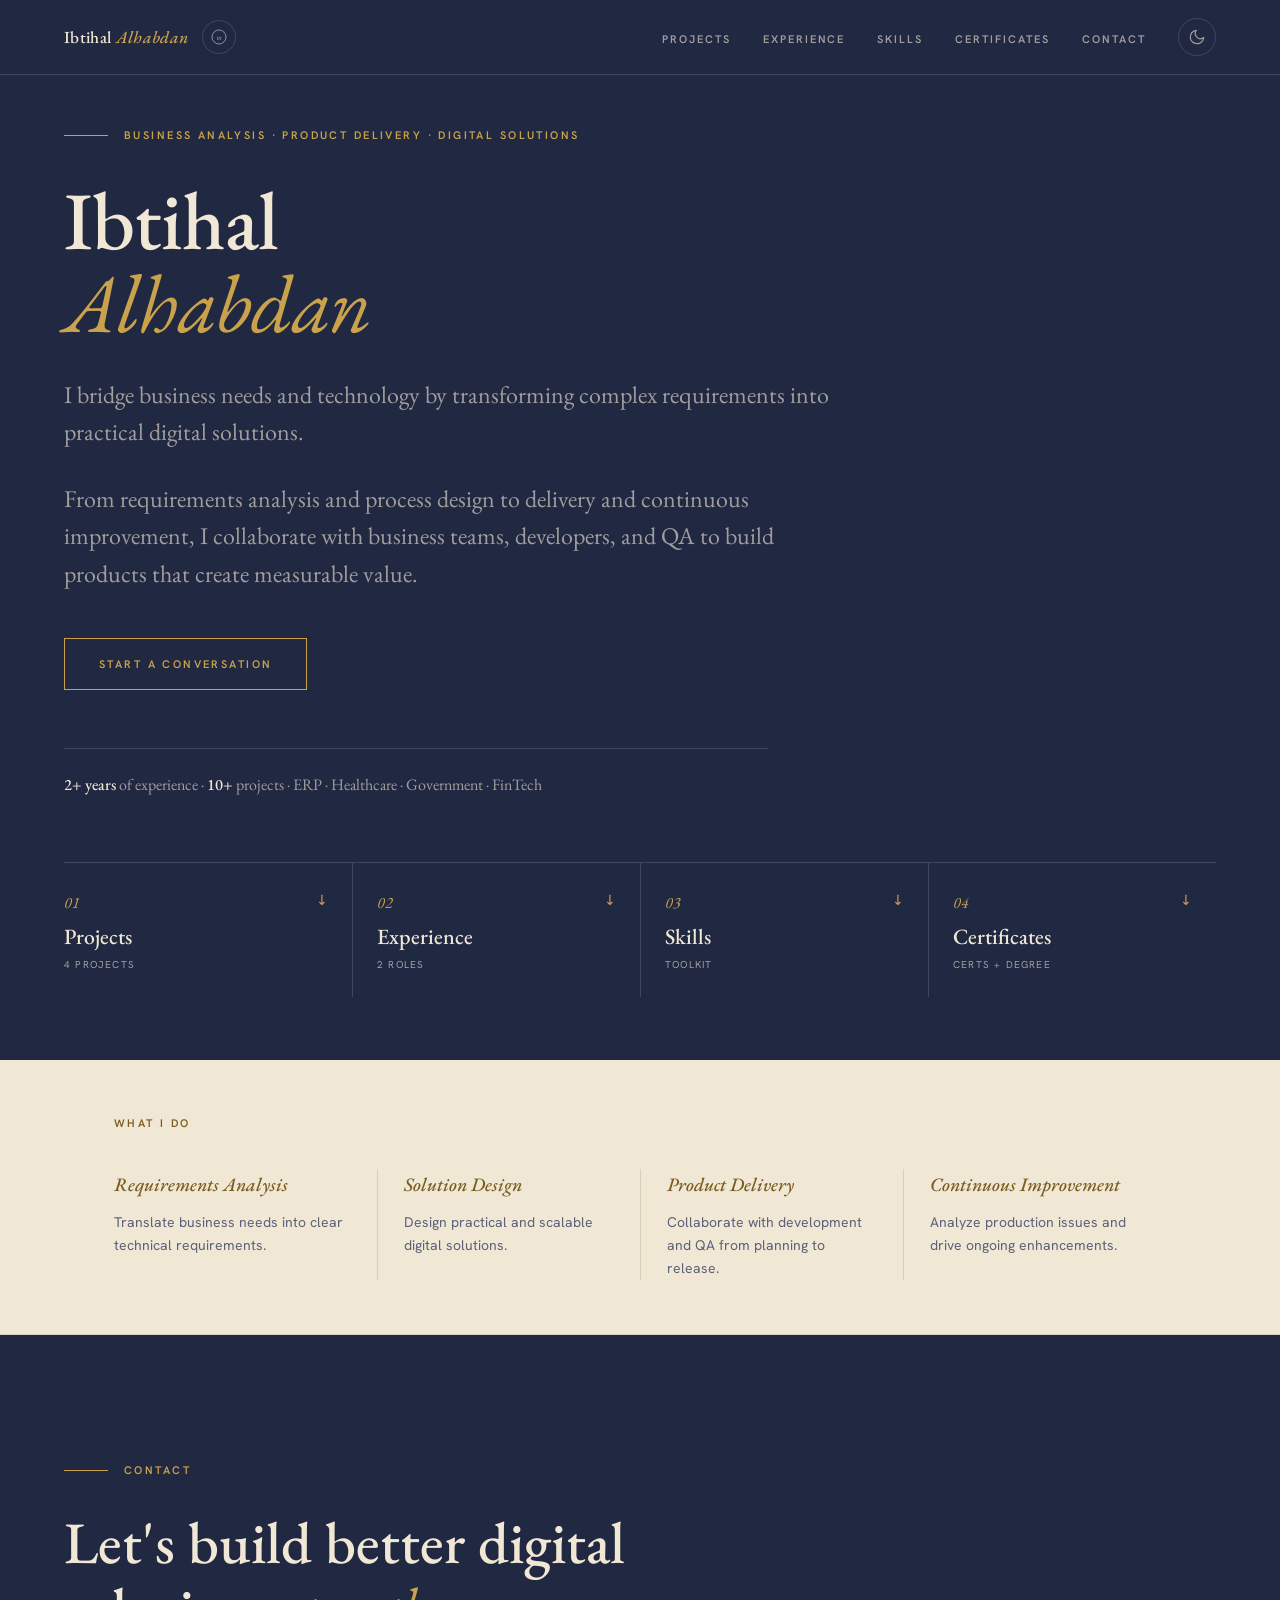
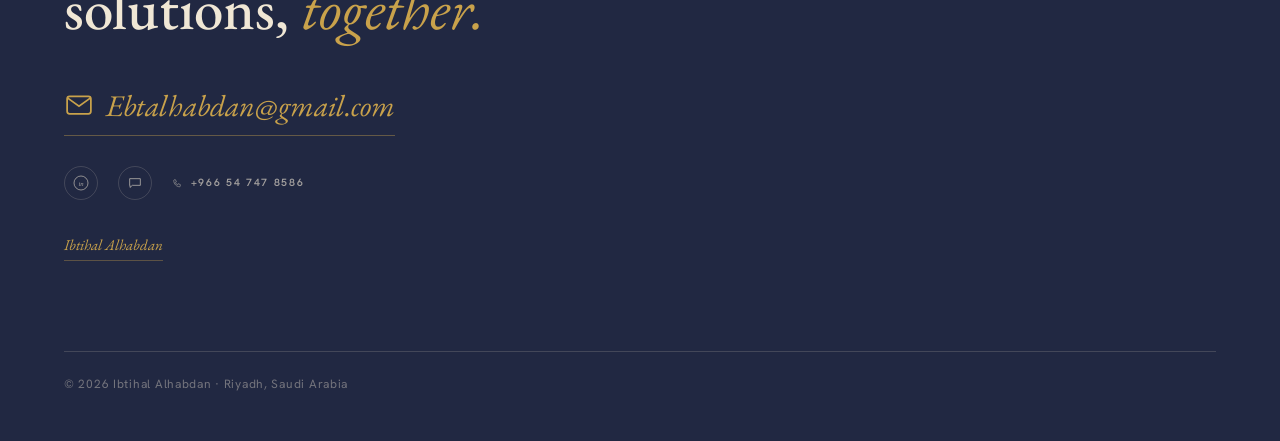
==== index.html @ 58f83ce2 "Add files via upload" ====
<!DOCTYPE html>
<html lang="en" dir="ltr">
<head>
<meta charset="UTF-8"/>
<meta name="viewport" content="width=device-width, initial-scale=1.0"/>
<title>Ibtihal Alhabdan · Business Analyst</title>
<meta name="description" content="Ibtihal Alhabdan, Business Analyst in Riyadh, Saudi Arabia. Turning business challenges into structured requirements, efficient processes, and measurable outcomes."/>
<meta name="author" content="Ibtihal Alhabdan"/>
<meta property="og:type" content="website"/>
<meta property="og:title" content="Ibtihal Alhabdan · Business Analyst"/>
<meta property="og:url" content="https://portfoliolabco.github.io/ibtihal-portfolio/"/>
<meta property="og:image" content="https://portfoliolabco.github.io/ibtihal-portfolio/images/share-cover.jpg"/>
<meta property="og:image:width" content="1200"/>
<meta property="og:image:height" content="630"/>
<meta name="twitter:card" content="summary_large_image"/>
<meta name="twitter:title" content="Ibtihal Alhabdan · Business Analyst"/>
<meta name="twitter:image" content="https://portfoliolabco.github.io/ibtihal-portfolio/images/share-cover.jpg"/>
<link rel="canonical" href="https://portfoliolabco.github.io/ibtihal-portfolio/"/>
<link rel="icon" type="image/svg+xml" href="data:image/svg+xml,%3Csvg xmlns='http://www.w3.org/2000/svg' viewBox='0 0 32 32'%3E%3Crect width='32' height='32' fill='%23212842'/%3E%3Ctext x='16' y='22' font-family='Georgia,serif' font-size='15' font-style='italic' fill='%23C9A24B' text-anchor='middle'%3EIA%3C/text%3E%3C/svg%3E"/>
<link rel="preconnect" href="https://fonts.googleapis.com"/>
<link rel="preconnect" href="https://fonts.gstatic.com" crossorigin/>
<link href="https://fonts.googleapis.com/css2?family=EB+Garamond:ital,wght@0,400;0,500;0,600;1,400;1,500&family=Hanken+Grotesk:wght@300;400;500;600&display=swap" rel="stylesheet"/>
<link rel="stylesheet" href="styles.css"/>
<script>
  (function(){var t=localStorage.getItem('theme')||'light';document.documentElement.setAttribute('data-theme',t);})();
</script>
</head>
<body>
<nav>
  <div class="nav-brand">
    <a class="nav-name" href="#top">Ibtihal <em>Alhabdan</em></a>
    <a class="social-btn" href="https://www.linkedin.com/in/ibtihal-alhabdan-ecba-b42458311" target="_blank" rel="noopener" aria-label="LinkedIn">
      <svg viewBox="0 0 24 24" xmlns="http://www.w3.org/2000/svg" aria-hidden="true"><circle cx="12" cy="12" r="10.5" fill="none" stroke="currentColor" stroke-width="1.3"/><text x="12" y="16" font-family="Georgia, serif" font-style="italic" font-size="10" fill="currentColor" text-anchor="middle">in</text></svg>
    </a>
  </div>
  <div class="nav-right">
    <ul class="nav-links">
      <li><a href="#work">Projects</a></li>
      <li><a href="#experience">Experience</a></li>
      <li><a href="#capabilities">Skills</a></li>
      <li><a href="#credentials">Certificates</a></li>
      <li><a href="contact.html">Contact</a></li>
    </ul>
    <button class="theme-btn" id="themeBtn" aria-label="Toggle color theme">
      <svg class="icon-moon" viewBox="0 0 24 24" fill="none" stroke="currentColor" stroke-width="1.6" stroke-linecap="round" stroke-linejoin="round" aria-hidden="true"><path d="M21 12.8A9 9 0 1 1 11.2 3a7 7 0 0 0 9.8 9.8z"/></svg>
      <svg class="icon-sun" viewBox="0 0 24 24" fill="none" stroke="currentColor" stroke-width="1.6" stroke-linecap="round" stroke-linejoin="round" aria-hidden="true"><circle cx="12" cy="12" r="4.2"/><path d="M12 2.4v2.4M12 19.2v2.4M4.4 4.4l1.7 1.7M17.9 17.9l1.7 1.7M2.4 12h2.4M19.2 12h2.4M4.4 19.6l1.7-1.7M17.9 6.1l1.7-1.7"/></svg>
    </button>
  </div>
</nav>
<header id="top">
  <div class="hero-inner">
    <div>
      <p class="hero-kicker caps">Business Analysis · Product Delivery · Digital Solutions</p>
      <h1>Ibtihal<br/><em>Alhabdan</em></h1>
      <p class="hero-sub">I bridge business needs and technology by transforming complex requirements into practical digital solutions.</p>
      <p class="hero-sub">From requirements analysis and process design to delivery and continuous improvement, I collaborate with business teams, developers, and QA to build products that create measurable value.</p>
      <div class="hero-cta">
        <a class="btn" href="contact.html">Start a conversation</a>
      </div>
      <p class="hero-colophon"><b>2+ years</b> of experience · <b>10+</b> projects · ERP · Healthcare · Government · FinTech</p>
    </div>
    <div class="cover-menu" role="navigation" aria-label="Sections">
      <div class="cover-grid">
        <a class="cover-item" href="#work"><span class="ci-num">01</span><span class="ci-name">Projects</span><span class="ci-meta">4 projects</span><span class="ci-arrow">↓</span></a>
        <a class="cover-item" href="#experience"><span class="ci-num">02</span><span class="ci-name">Experience</span><span class="ci-meta">2 roles</span><span class="ci-arrow">↓</span></a>
        <a class="cover-item" href="#capabilities"><span class="ci-num">03</span><span class="ci-name">Skills</span><span class="ci-meta">Toolkit</span><span class="ci-arrow">↓</span></a>
        <a class="cover-item" href="#credentials"><span class="ci-num">04</span><span class="ci-name">Certificates</span><span class="ci-meta">Certs + degree</span><span class="ci-arrow">↓</span></a>
      </div>
    </div>
    <div class="hero-art hero-art-hidden" aria-hidden="true">
      <svg viewBox="0 0 430 480" xmlns="http://www.w3.org/2000/svg">
        <!-- a requirements flow, as drawn in a workshop -->
        <circle class="flow-node draw" cx="90" cy="46" r="17"/>
        <text class="flow-label" x="120" y="50">Stakeholders</text>
        <path class="flow-stroke draw" d="M90 63 V 118"/>
        <path class="flow-stroke" d="M86 112 L90 120 L94 112" fill="none"/>
        <rect class="flow-node draw" x="34" y="120" width="112" height="42" rx="2"/>
        <text class="flow-label" x="58" y="145">Elicit</text>
        <path class="flow-stroke draw" d="M146 141 H 232"/>
        <path class="flow-stroke" d="M226 137 L234 141 L226 145" fill="none"/>
        <rect class="flow-node draw" x="234" y="120" width="112" height="42" rx="2"/>
        <text class="flow-label" x="256" y="145">Document</text>
        <path class="flow-stroke draw" d="M290 162 V 218"/>
        <path class="flow-stroke" d="M286 212 L290 220 L294 212" fill="none"/>
        <!-- decision diamond -->
        <path class="flow-node draw" d="M290 220 L344 262 L290 304 L236 262 Z"/>
        <text class="flow-label" x="264" y="266">Validated?</text>
        <path class="flow-stroke draw" d="M236 262 H 118 V 141 H 146" stroke-dasharray="4 5"/>
        <text class="flow-label" x="140" y="252">Revise</text>
        <path class="flow-stroke draw" d="M290 304 V 360"/>
        <path class="flow-stroke" d="M286 354 L290 362 L294 354" fill="none"/>
        <rect class="flow-node draw" x="234" y="362" width="112" height="42" rx="2"/>
        <text class="flow-label" x="262" y="387">Deliver</text>
        <path class="flow-stroke draw" d="M234 383 H 148"/>
        <circle class="flow-node draw" cx="128" cy="383" r="17"/>
        <circle class="flow-dot" cx="128" cy="383" r="4"/>
        <text class="flow-label" x="86" y="428">Value</text>
        <circle class="flow-dot" cx="90" cy="46" r="3"/>
      </svg>
    </div>
  </div>
</header>
<section class="whatido" aria-label="What I do">
  <div class="whatido-inner">
    <p class="whatido-label caps">What I Do</p>
    <div class="wid-grid">
      <div class="wid-item rv">
        <h3 class="wid-title">Requirements Analysis</h3>
        <p class="wid-desc">Translate business needs into clear technical requirements.</p>
      </div>
      <div class="wid-item rv">
        <h3 class="wid-title">Solution Design</h3>
        <p class="wid-desc">Design practical and scalable digital solutions.</p>
      </div>
      <div class="wid-item rv">
        <h3 class="wid-title">Product Delivery</h3>
        <p class="wid-desc">Collaborate with development and QA from planning to release.</p>
      </div>
      <div class="wid-item rv">
        <h3 class="wid-title">Continuous Improvement</h3>
        <p class="wid-desc">Analyze production issues and drive ongoing enhancements.</p>
      </div>
    </div>
  </div>
</section>
<main>
  <!-- 01 · SELECTED WORK -->
  <section class="acc" id="work" data-acc>
    <div class="acc-panel" id="work-panel" role="region">
      <div class="acc-inner">
        <div class="panel-title"><span class="pt-label caps">Projects</span><p class="pt-line"><span class="pt-num">01</span><span class="pt-title">Selected <em>Case Studies</em></span></p></div>
        <p class="sec-lede rv">A selection of projects demonstrating business analysis, product thinking, solution design, and technical collaboration.</p>
        <!-- CampusGuide -->
        <article class="case rv">
          <div>
            <p class="case-meta caps">Graduation project · Chatbot · Agile</p>
            <h3 class="case-title">Campus<i>Guide</i></h3>
            <p class="case-year">2025</p>
            <p class="case-label caps">Challenge</p>
            <p class="case-body">Students had to navigate multiple university systems to access academic information.</p>
            <p class="case-label caps">Solution</p>
            <p class="case-body">Designed a bilingual AI-powered chatbot supported by a centralized knowledge base.</p>
            <p class="case-label caps">My Contribution</p>
            <ul class="case-contrib">
              <li>Requirements Analysis</li>
              <li>Knowledge Base Design</li>
              <li>Conversation Flow Design</li>
              <li>Agile Collaboration</li>
              <li>Testing &amp; Validation</li>
            </ul>
            <p class="case-label caps">Technology</p>
            <p class="case-tech">IBM Watson · Flutter · Firebase · Figma</p>
          </div>
          <figure class="case-fig glass">
            <div class="plate">
              <div class="shot pair">
                <picture><source srcset="images/campus-splash.webp" type="image/webp"/><img src="images/campus-splash.jpg" width="455" height="1056" loading="lazy" alt="CampusGuide splash screen shown on a phone"/></picture>
                <picture><source srcset="images/campus-chat-removebg-preview.webp" type="image/webp"/><img src="images/campus-chat-removebg-preview.png" width="406" height="614" loading="lazy" alt="CampusGuide chat answering student questions in Arabic and English"/></picture>
              </div>
            </div>
            <figcaption class="fig-cap"><b>Fig. 01</b> CampusGuide: splash screen and live chat</figcaption>
          </figure>
        </article>
        <!-- VR Glow -->
        <article class="case flip rv">
          <div>
            <p class="case-meta caps">Product design · AR · Figma</p>
            <h3 class="case-title">VR <i>Glow</i></h3>
            <p class="case-year">2024</p>
            <p class="case-label caps">Challenge</p>
            <p class="case-body">Customers often hesitate to purchase cosmetics online without trying products first.</p>
            <p class="case-label caps">Solution</p>
            <p class="case-body">Designed an augmented reality shopping experience allowing customers to preview products before purchasing.</p>
            <p class="case-label caps">My Contribution</p>
            <ul class="case-contrib">
              <li>Product Analysis</li>
              <li>User Journey Mapping</li>
              <li>Wireframing</li>
              <li>UI/UX Design</li>
              <li>Prototype Validation</li>
            </ul>
            <p class="case-label caps">Technology</p>
            <p class="case-tech">Figma · AR Experience Design</p>
          </div>
          <figure class="case-fig glass">
            <div class="plate">
              <div class="shot pair">
                <picture><source srcset="images/vr-product-removebg-preview.webp" type="image/webp"/><img src="images/vr-product-removebg-preview.png" width="368" height="679" loading="lazy" alt="VR Glow product page with shade selection, shown on a phone"/></picture>
                <picture><source srcset="images/vr-catalog-removebg-preview.webp" type="image/webp"/><img src="images/vr-catalog-removebg-preview.png" width="374" height="666" loading="lazy" alt="VR Glow product catalog grid, shown on a phone"/></picture>
              </div>
            </div>
            <figcaption class="fig-cap"><b>Fig. 02</b> VR Glow: product page and catalog, designed in Figma</figcaption>
          </figure>
        </article>
        <!-- Raha -->
        <article class="case rv">
          <div>
            <p class="case-meta caps">Web development · PHP · JavaScript</p>
            <h3 class="case-title">Raha</h3>
            <p class="case-year">2023</p>
            <p class="case-label caps">Challenge</p>
            <p class="case-body">Customers needed a faster and simpler way to book home services.</p>
            <p class="case-label caps">Solution</p>
            <p class="case-body">Developed an online booking platform with automated worker matching.</p>
            <p class="case-label caps">My Contribution</p>
            <ul class="case-contrib">
              <li>Business Requirements</li>
              <li>Process Analysis</li>
              <li>Database Design</li>
              <li>Front-End Development</li>
              <li>Back-End Development</li>
            </ul>
            <p class="case-label caps">Technology</p>
            <p class="case-tech">PHP · JavaScript · HTML · CSS · MySQL</p>
          </div>
          <figure class="case-fig bare">
            <div class="plate">
              <div class="steps-art" aria-hidden="true"><svg viewBox="0 0 420 150" xmlns="http://www.w3.org/2000/svg">
                <line class="st-line" x1="52" y1="60" x2="368" y2="60"/>
                <circle class="st-circle" cx="52" cy="60" r="20" fill="var(--bg)"/>
                <text class="st-num" x="52" y="60">1</text>
                <text class="st-label" x="52" y="106">Browse</text>
                <circle class="st-circle" cx="157" cy="60" r="20" fill="var(--bg)"/>
                <text class="st-num" x="157" y="60">2</text>
                <text class="st-label" x="157" y="106">Select</text>
                <circle class="st-circle" cx="262" cy="60" r="20" fill="var(--bg)"/>
                <text class="st-num" x="262" y="60">3</text>
                <text class="st-label" x="262" y="106">Book</text>
                <circle class="st-circle-gold" cx="368" cy="60" r="20" fill="rgba(201,162,75,.12)"/>
                <text class="st-num-gold" x="368" y="60">4</text>
                <text class="st-label st-label-gold" x="368" y="106">Confirm</text>
              </svg></div>
            </div>
            <figcaption class="fig-cap"><b>Fig. 03</b> The booking flow in four steps</figcaption>
          </figure>
        </article>
        <!-- Hospital -->
        <article class="case flip rv">
          <div>
            <p class="case-meta caps">Database · Oracle SQL · PL/SQL</p>
            <h3 class="case-title">Hospital <i>Management</i></h3>
            <p class="case-year">2022</p>
            <p class="case-label caps">Challenge</p>
            <p class="case-body">Hospital data required accurate management while preventing invalid records.</p>
            <p class="case-label caps">Solution</p>
            <p class="case-body">Designed and implemented a relational database with automated validation rules.</p>
            <p class="case-label caps">My Contribution</p>
            <ul class="case-contrib">
              <li>Database Analysis</li>
              <li>Data Modeling</li>
              <li>SQL Development</li>
              <li>PL/SQL Triggers</li>
              <li>Oracle Forms</li>
            </ul>
            <p class="case-label caps">Technology</p>
            <p class="case-tech">Oracle SQL · PL/SQL · Oracle Forms</p>
          </div>
          <figure class="case-fig">
            <div class="code-plate">
              <div class="code-head"><span class="caps">Schema excerpt</span><span>hospital_schema.sql</span></div>
              <div class="code-body"><span class="cc">-- expiry check, enforced at the row level</span>
<span class="ck">CREATE OR REPLACE TRIGGER</span> <span class="cf">check_expiry</span>
  <span class="ck">BEFORE INSERT OR UPDATE ON</span> Medicine
  <span class="ck">FOR EACH ROW</span>
<span class="ck">BEGIN</span>
  <span class="ck">IF</span> :new.exp_date &lt; sysdate <span class="ck">THEN</span>
    raise_application_error(
      -20001, <span class="cs">'This medicine expired'</span>);
  <span class="ck">END IF</span>;
<span class="ck">END</span>;</div>
            </div>
            <figcaption class="fig-cap"><b>Fig. 04</b> The trigger that keeps expired medicine out</figcaption>
          </figure>
        </article>
      </div>
    </div>
  </section>
  <!-- 02 · EXPERIENCE -->
  <section class="acc" id="experience" data-acc>
    <div class="acc-panel" id="experience-panel" role="region">
      <div class="acc-inner">
        <div class="panel-title"><span class="pt-label caps">Experience</span><p class="pt-line"><span class="pt-num">02</span><span class="pt-title">Professional <em>Experience</em></span></p></div>
        <div class="ledger-row rv">
          <p class="ledger-when">Aug 2025 to present</p>
          <div>
            <p class="ledger-co caps">Nourah Information Technology</p>
            <h3 class="ledger-role">Business Analyst</h3>
            <p class="ledger-subrole">Digital Solutions &amp; Enterprise Systems</p>
            <ul class="ledger-points">
              <li>Led business analysis across ERP, healthcare, and digital transformation initiatives.</li>
              <li>Collaborated with developers and QA throughout the SDLC.</li>
              <li>Translated business requirements into technical specifications.</li>
              <li>Conducted UAT and supported production releases.</li>
              <li>Analyzed APIs, workflows, and business processes.</li>
              <li>Delivered BRDs, user stories, and process documentation.</li>
              <li>Participated in root cause analysis and continuous improvement initiatives.</li>
            </ul>
          </div>
        </div>
        <div class="ledger-row rv">
          <p class="ledger-when">Jan to Jul 2025</p>
          <div>
            <p class="ledger-co caps">center3 by stc</p>
            <h3 class="ledger-role">Business Analyst Trainee</h3>
            <ul class="ledger-points">
              <li>Led requirements analysis for an internal portal and ERP system across three departments: Payroll, HR, and Marketing.</li>
              <li>Produced BRDs translating business needs into technical specifications for the development team.</li>
              <li>Facilitated stakeholder workshops and documented outcomes with user stories and workflow diagrams.</li>
              <li>Managed tasks, user stories, and sprint progress in Jira within an Agile framework.</li>
              <li>Supported integration planning between the internal portal and Oracle ERP.</li>
            </ul>
          </div>
        </div>
      </div>
    </div>
  </section>
  <!-- 03 · CAPABILITIES -->
  <section class="acc" id="capabilities" data-acc>
    <div class="acc-panel" id="capabilities-panel" role="region">
      <div class="acc-inner">
        <div class="panel-title"><span class="pt-label caps">Skills</span><p class="pt-line"><span class="pt-num">03</span><span class="pt-title">The working <em>toolkit</em></span></p></div>
        <div class="appx" style="margin-top:42px;">
          <div class="appx-group rv">
            <h3 class="appx-name">Business</h3>
            <p class="appx-list">Requirements Engineering, Business Process Analysis, Stakeholder Collaboration, Documentation.</p>
          </div>
          <div class="appx-group rv">
            <h3 class="appx-name">Technology</h3>
            <p class="appx-list">SQL, API Integrations, Power BI, Figma, Jira, Azure DevOps.</p>
          </div>
          <div class="appx-group rv">
            <h3 class="appx-name">Product Delivery</h3>
            <p class="appx-list">Agile, Scrum, SDLC, UAT, Release Management, Backlog Management.</p>
          </div>
          <div class="appx-group rv">
            <h3 class="appx-name">AI</h3>
            <p class="appx-list">ChatGPT, Claude, Microsoft Copilot, Miro AI.</p>
          </div>
        </div>
      </div>
    </div>
  </section>
  <!-- 04 · CREDENTIALS -->
  <section class="acc" id="credentials" data-acc>
    <div class="acc-panel" id="credentials-panel" role="region">
      <div class="acc-inner">
        <div class="panel-title"><span class="pt-label caps">Certificates</span><p class="pt-line"><span class="pt-num">04</span><span class="pt-title">Certified, <em>and counting</em></span></p></div>
        <div style="margin-top:42px;">
          <div class="cred-row rv">
            <p class="cred-issuer caps">Project Management Institute</p>
            <p class="cred-name">CAPM</p>
            <p class="cred-note">Certified Associate in Project Management</p>
          </div>
          <div class="cred-row rv">
            <p class="cred-issuer caps">IIBA</p>
            <p class="cred-name">ECBA</p>
            <p class="cred-note">Entry Certificate in Business Analysis</p>
          </div>
          <div class="cred-row rv">
            <p class="cred-issuer caps">Oracle</p>
            <p class="cred-name">Database Foundations</p>
            <p class="cred-note">Oracle certification</p>
          </div>
          <div class="cred-row rv">
            <p class="cred-issuer caps">Investment Academy</p>
            <p class="cred-name">AI Strategic Planning</p>
            <p class="cred-note">AI and business risks</p>
          </div>
          <div class="cred-row rv">
            <p class="cred-issuer caps">Princess Nora University</p>
            <p class="cred-name">B.S. Information Systems</p>
            <p class="cred-note">GPA 4.43 of 5 · 2021–2025</p>
          </div>
        </div>
      </div>
    </div>
  </section>
</main>
<!-- CONTACT BAND -->
<div class="contact-band" id="contact">
  <div class="contact-inner">
    <p class="contact-kicker caps">Contact</p>
    <h2 class="contact-line">Let's build better digital<br/>solutions, <em>together.</em></h2>
    <a class="contact-mail" href="mailto:Ebtalhabdan@gmail.com">
      <svg class="cm-icon" viewBox="0 0 24 24" fill="none" stroke="currentColor" stroke-width="1.4" aria-hidden="true"><rect x="2.5" y="5" width="19" height="14" rx="2"/><path d="M3 6.5l9 6.5 9-6.5"/></svg>
      Ebtalhabdan@gmail.com
    </a>
    <div class="contact-alt">
      <a class="social-btn" href="https://www.linkedin.com/in/ibtihal-alhabdan-ecba-b42458311" target="_blank" rel="noopener" aria-label="LinkedIn">
        <svg viewBox="0 0 24 24" xmlns="http://www.w3.org/2000/svg" aria-hidden="true"><circle cx="12" cy="12" r="10.5" fill="none" stroke="currentColor" stroke-width="1.3"/><text x="12" y="16" font-family="Georgia, serif" font-style="italic" font-size="10" fill="currentColor" text-anchor="middle">in</text></svg>
      </a>
      <a class="social-btn" href="contact.html" aria-label="Contact page">
        <svg viewBox="0 0 24 24" fill="none" stroke="currentColor" stroke-width="1.4" aria-hidden="true"><path d="M4 5.5h16v10H8l-3.5 3.2V15.5H4z"/></svg>
      </a>
      <a class="contact-phone" href="tel:+966547478586">
        <svg class="cm-icon" viewBox="0 0 24 24" fill="none" stroke="currentColor" stroke-width="1.4" aria-hidden="true"><path d="M5 4h3l2 5-2.5 1.5a11 11 0 0 0 5 5L14 13l5 2v3a2 2 0 0 1-2 2C10.5 20 4 13.5 4 6a2 2 0 0 1 1-2z"/></svg>
        +966 54 747 8586
      </a>
    </div>
    <a class="contact-signature" href="#">Ibtihal Alhabdan</a>
    <div class="colophon">
      <span>© 2026 Ibtihal Alhabdan · Riyadh, Saudi Arabia</span>
    </div>
  </div>
</div>
<script src="script.js"></script>
</body>
</html>
---- styles.css ----
/* ─────────────────────────────────────────────
   THE ANALYST'S DOSSIER
   Palette (client-fixed): Midnight Indigo #212842
                           Vanilla Cream  #F0E7D5
   Gold is a whisper: rules, numerals, small marks.
   ───────────────────────────────────────────── */
:root{
  --indigo:#212842;
  --cream:#F0E7D5;
  /* light (default): cream field, indigo bands */
  --bg:#F0E7D5;
  --band-bg:#212842;      /* nav / hero / contact bands */
  --text:#2B3049;
  --muted:#5C617A;
  --hair:#D9CEB8;
  --plate:#EAE0CC;
  --gold:#B0872E;          /* rules, numerals, decorative */
  --gold-ink:#7A5D1E;      /* small labels on cream, AA */
  --band-text:#F0E7D5;
  --band-muted:rgba(240,231,213,.62);
  --band-hair:rgba(240,231,213,.16);
  --band-gold:#C9A24B;
  --serif:"EB Garamond",Georgia,serif;
  --sans:"Hanken Grotesk",system-ui,sans-serif;
  --mono:ui-monospace,SFMono-Regular,Menlo,monospace;
}
:root[data-theme="dark"]{
  /* dark: deep-indigo field, with bands a touch lighter so the whole page
     reads as dark yet the nav/hero/contact still separate from the body */
  --bg:#161B2E;
  --band-bg:#212842;
  --text:#F0E7D5;
  --muted:rgba(240,231,213,.64);
  --hair:rgba(240,231,213,.16);
  --plate:#232B49;
  --gold:#C9A24B;
  --gold-ink:#D4B25E;
}
*,*::before,*::after{box-sizing:border-box;margin:0;padding:0;}
html{scroll-behavior:smooth;}
body{background:var(--bg);color:var(--text);font-family:var(--sans);font-weight:400;font-size:16.5px;line-height:1.7;transition:background .4s ease,color .4s ease;-webkit-font-smoothing:antialiased;}
::selection{background:var(--gold);color:var(--indigo);}
img,svg{max-width:100%;}
.caps{font-family:var(--sans);font-size:11px;font-weight:600;letter-spacing:.22em;text-transform:uppercase;}
/* ── NAV: a slim indigo band in both themes ── */
nav{position:fixed;top:0;width:100%;z-index:100;display:flex;justify-content:space-between;align-items:center;padding:18px clamp(22px,5vw,64px);background:var(--band-bg);border-bottom:1px solid var(--band-hair);transition:background .4s ease;}
.nav-brand{display:flex;align-items:center;gap:14px;}
.nav-name{font-family:var(--serif);font-size:17px;font-weight:500;letter-spacing:.02em;color:var(--band-text);text-decoration:none;}
.nav-name em{font-style:italic;color:var(--band-gold);}
/* shared round icon button: used in the nav brand row and in the contact band */
.social-btn{width:34px;height:34px;flex-shrink:0;display:inline-flex;align-items:center;justify-content:center;border:1px solid var(--band-hair);border-radius:50%;color:var(--band-muted);text-decoration:none;transition:color .25s,border-color .25s,background .25s;}
.social-btn:hover{color:var(--band-gold);border-color:var(--band-gold);background:rgba(240,231,213,.06);}
.social-btn svg{width:16px;height:16px;display:block;}
.nav-right{display:flex;gap:32px;align-items:center;}
.nav-links{display:flex;gap:32px;list-style:none;}
.nav-links a{text-decoration:none;color:var(--band-muted);font-size:11px;font-weight:600;letter-spacing:.18em;text-transform:uppercase;transition:color .25s;}
.nav-links a:hover{color:var(--band-gold);}
.theme-btn{width:38px;height:38px;flex-shrink:0;display:inline-flex;align-items:center;justify-content:center;background:none;border:1px solid var(--band-hair);border-radius:50%;cursor:pointer;color:var(--band-muted);padding:0;transition:color .25s,border-color .25s,background .25s;}
.theme-btn:hover{color:var(--band-gold);border-color:var(--band-gold);background:rgba(240,231,213,.06);}
.theme-btn svg{width:18px;height:18px;display:block;}
/* show the sun in dark mode (tap to go light), the moon in light mode (tap to go dark) */
.theme-btn .icon-sun{display:none;}
.theme-btn .icon-moon{display:block;}
:root[data-theme="dark"] .theme-btn .icon-sun{display:block;}
:root[data-theme="dark"] .theme-btn .icon-moon{display:none;}
/* ── HERO: brand-collateral photo, indigo-tinted so text stays readable ── */
header{background:var(--band-bg);color:var(--band-text);display:flex;align-items:center;position:relative;overflow:hidden;padding:clamp(120px,14vh,150px) clamp(22px,5vw,64px) clamp(56px,7vh,80px);transition:background .4s ease;}
/* the folder flat-lay fills the hero; a left-weighted indigo scrim keeps the
   headline/pitch legible while the imagery reads through on the right. */
header::before{content:"";position:absolute;inset:0;z-index:0;pointer-events:none;
  background-image:url("images/hero-band.jpg");
  background-image:image-set(url("images/hero-band.webp") type("image/webp"),url("images/hero-band.jpg") type("image/jpeg"));
  background-size:cover;background-position:center right;opacity:.5;}
header::after{content:"";position:absolute;inset:0;z-index:1;pointer-events:none;
  background:linear-gradient(90deg,var(--band-bg) 0%,var(--band-bg) 24%,rgba(33,40,66,.82) 55%,rgba(33,40,66,.66) 100%);}
/* soft mesh-gradient atmosphere behind indigo bands — decorative only, sits under content */
.hero-inner{max-width:1180px;margin:0 auto;width:100%;display:block;position:relative;z-index:2;}
.hero-kicker{display:flex;align-items:center;gap:16px;color:var(--band-gold);margin-bottom:34px;}
.hero-kicker::before{content:"";width:44px;height:1px;background:var(--band-gold);}
h1{font-family:var(--serif);font-weight:500;font-size:clamp(50px,6.4vw,88px);line-height:1.02;letter-spacing:-.01em;color:var(--band-text);}
h1 em{font-style:italic;font-weight:400;color:var(--band-gold);}
.hero-sub{margin-top:30px;font-family:var(--serif);font-size:clamp(19px,2vw,24px);font-weight:400;line-height:1.55;color:var(--band-muted);max-width:33em;}
.hero-sub strong{font-weight:500;color:var(--band-text);}
.hero-cta{margin-top:46px;display:flex;gap:34px;align-items:center;flex-wrap:wrap;}
.btn{font-family:var(--sans);font-size:11px;font-weight:600;letter-spacing:.22em;text-transform:uppercase;text-decoration:none;color:var(--band-gold);border:1px solid var(--band-gold);padding:16px 34px;transition:background .25s,color .25s;}
.btn:hover{background:var(--band-gold);color:var(--indigo);}
.link-quiet{font-family:var(--sans);font-size:11px;font-weight:600;letter-spacing:.22em;text-transform:uppercase;text-decoration:none;color:var(--band-muted);transition:color .25s;}
.link-quiet:hover{color:var(--band-text);}
/* colophon line, not a stat grid */
.hero-colophon{margin-top:58px;padding-top:22px;border-top:1px solid var(--band-hair);font-family:var(--serif);font-size:16px;color:var(--band-muted);max-width:44em;}
.hero-colophon b{font-weight:500;color:var(--band-text);}
.hero-colophon i{font-style:italic;color:var(--band-gold);}
/* hero ornament: a requirements flow, drawn in thin strokes */
.hero-art{justify-self:end;width:100%;max-width:430px;}
.hero-art svg{display:block;width:100%;height:auto;overflow:visible;}
.flow-stroke{fill:none;stroke:rgba(240,231,213,.34);stroke-width:1.2;}
.flow-node{fill:var(--indigo);stroke:var(--band-gold);stroke-width:1.2;}
.flow-dot{fill:var(--band-gold);}
.flow-label{font-family:var(--sans);font-size:8.5px;letter-spacing:.24em;fill:rgba(240,231,213,.55);text-transform:uppercase;}
/* resting state is fully drawn; JS briefly rewinds then releases, so any
   failure mode (no JS, capture race) still shows the finished drawing */
.draw{stroke-dasharray:600;stroke-dashoffset:0;}
html.rewind .draw{stroke-dashoffset:600;}
html.drawing .draw{transition:stroke-dashoffset 2.4s cubic-bezier(.22,1,.36,1);}
/* ── COVER MENU (hero overview, full-width row below the intro) ── */
.hero-art-hidden{display:none;}
.cover-menu{margin-top:clamp(48px,7vh,72px);border-top:1px solid var(--band-hair);}
.cover-grid{display:grid;grid-template-columns:repeat(4,1fr);gap:0;}
.cover-item{display:flex;flex-direction:column;gap:8px;padding:26px clamp(14px,2vw,24px) 24px;border-left:1px solid var(--band-hair);text-decoration:none;color:var(--band-text);transition:background .3s,padding-top .3s cubic-bezier(.22,1,.36,1),color .25s;position:relative;}
.cover-item:first-child{border-left:none;padding-left:0;}
.cover-item:hover{color:var(--band-gold);}
.cover-item.active{color:var(--band-gold);}
.cover-item.active .ci-arrow{transform:rotate(180deg);}
.cover-item.active::after{content:"";position:absolute;left:0;right:0;bottom:-1px;height:2px;background:var(--band-gold);}
.ci-num{font-family:var(--serif);font-style:italic;font-size:16px;color:var(--band-gold);}
.ci-name{font-family:var(--serif);font-size:clamp(19px,1.7vw,24px);font-weight:500;line-height:1.12;}
.ci-meta{font-family:var(--sans);font-size:10px;letter-spacing:.12em;text-transform:uppercase;color:var(--band-muted);margin-top:auto;}
.ci-arrow{position:absolute;top:26px;right:clamp(14px,2vw,24px);color:var(--band-gold);font-size:14px;transition:transform .3s;}
.cover-item:hover .ci-arrow{transform:translateY(4px);}
/* ── WHAT I DO (static band between hero and the accordion sections) ── */
.whatido{background:var(--bg);border-bottom:1px solid var(--hair);padding:clamp(44px,6vh,64px) 0;transition:background .4s ease;}
.whatido-inner{max-width:1180px;margin:0 auto;padding:0 clamp(22px,5vw,64px);}
.whatido-label{color:var(--gold-ink);margin-bottom:clamp(26px,4vh,38px);}
.wid-grid{display:grid;grid-template-columns:repeat(4,1fr);gap:0;}
.wid-item{padding:0 clamp(14px,2vw,28px);border-left:1px solid var(--hair);}
.wid-item:first-child{border-left:none;padding-left:0;}
.wid-title{font-family:var(--serif);font-style:italic;font-weight:500;font-size:19px;color:var(--gold-ink);margin-bottom:10px;}
.wid-desc{font-size:14px;color:var(--muted);line-height:1.65;}
@media(max-width:960px){
  .wid-grid{grid-template-columns:1fr 1fr;gap:26px 0;}
  .wid-item:nth-child(odd){border-left:none;padding-left:0;}
  .wid-item:nth-child(n+3){border-left:none;}
}
@media(max-width:700px){
  .wid-grid{grid-template-columns:1fr;gap:22px 0;}
  .wid-item{border-left:none;padding-left:0;}
}
/* ── EXPANDING SECTIONS (triggered by the cover menu) ── */
main{display:block;max-width:1180px;margin:0 auto;padding:0 clamp(22px,5vw,64px);}
.acc{scroll-margin-top:86px;}
/* collapsible panel via grid-template-rows (animatable) */
.acc-panel{display:grid;grid-template-rows:0fr;transition:grid-template-rows .5s cubic-bezier(.22,1,.36,1);}
.acc[data-open] .acc-panel{grid-template-rows:1fr;}
.acc-panel > .acc-inner{overflow:hidden;min-height:0;}
.acc-inner{padding-bottom:0;}
.acc[data-open] .acc-inner{padding:clamp(56px,8vh,90px) 0 clamp(56px,8vh,90px);}
.acc[data-open]{border-bottom:1px solid var(--hair);}
/* title line at the top of an opened section */
.panel-title{margin-bottom:clamp(36px,5vh,56px);}
.pt-label{display:block;color:var(--gold-ink);margin-bottom:16px;}
.pt-line{display:flex;align-items:baseline;gap:clamp(16px,2vw,26px);}
.pt-num{font-family:var(--serif);font-style:italic;font-weight:400;font-size:clamp(26px,3vw,40px);line-height:1;color:var(--gold);opacity:.55;flex-shrink:0;}
.pt-title{font-family:var(--serif);font-weight:500;font-size:clamp(26px,3.4vw,44px);line-height:1.12;letter-spacing:-.005em;}
.pt-title em{font-style:italic;color:var(--gold-ink);}
/* content inside panels shouldn't wait on scroll-reveal (panel is the animation) */
.acc-inner .rv{opacity:1;transform:none;}
/* the old sec-title inside bodies is now redundant (title lives in the head) → hide */
.acc-inner > .sec-title{display:none;}
.sec-lede{font-size:16px;color:var(--muted);max-width:58ch;margin:0 0 clamp(32px,5vh,52px);}
/* legacy rail styles kept harmless (no longer rendered) */
.rail-num{font-family:var(--serif);font-style:italic;color:var(--gold);}
.sec-title{font-family:var(--serif);font-weight:500;font-size:clamp(30px,3.4vw,44px);line-height:1.15;letter-spacing:-.005em;margin-bottom:18px;}
.sec-title em{font-style:italic;color:var(--gold-ink);}
.sec-lede{font-size:16px;color:var(--muted);max-width:58ch;margin-bottom:clamp(40px,6vh,64px);}
/* ── CASE ENTRIES ── */
.case{display:grid;grid-template-columns:minmax(0,1fr) minmax(0,1fr);gap:clamp(36px,5vw,76px);align-items:center;padding:clamp(48px,7vh,76px) 0;}
.case + .case{border-top:1px solid var(--hair);}
.case.flip .case-fig{order:-1;}
.case-meta{color:var(--gold-ink);margin-bottom:16px;}
.case-title{font-family:var(--serif);font-weight:500;font-size:clamp(28px,3vw,40px);line-height:1.1;margin-bottom:6px;}
.case-title i{font-style:italic;font-weight:400;}
.case-year{font-family:var(--serif);font-style:italic;font-size:17px;color:var(--muted);margin-bottom:20px;}
.case-body{font-size:15.5px;color:var(--muted);line-height:1.75;max-width:52ch;}
.case-body + .case-body{margin-top:12px;}
.case-delivered{margin-top:24px;font-size:14.5px;color:var(--text);line-height:1.7;max-width:52ch;}
.case-delivered .caps{color:var(--gold-ink);margin-right:10px;font-size:10px;}
/* challenge / solution / contribution / technology blocks */
.case-label{color:var(--gold-ink);margin:20px 0 8px;}
.case-label:first-of-type{margin-top:6px;}
.case-contrib{list-style:none;max-width:52ch;margin-top:2px;}
.case-contrib li{font-size:14.5px;color:var(--text);line-height:1.65;padding:3px 0 3px 22px;position:relative;}
.case-contrib li::before{content:"";position:absolute;left:0;top:13px;width:8px;height:1px;background:var(--gold);}
.case-tech{font-size:13.5px;color:var(--muted);letter-spacing:.02em;}
/* figure plates */
.case-fig{width:100%;}
.plate{border:1px solid var(--hair);background:var(--plate);padding:clamp(26px,3.4vw,46px);display:flex;align-items:center;justify-content:center;min-height:300px;transition:background .4s ease;}
.fig-cap{margin-top:14px;display:flex;gap:12px;align-items:baseline;color:var(--muted);font-size:12px;letter-spacing:.08em;}
.fig-cap b{font-family:var(--serif);font-style:italic;font-weight:500;color:var(--gold-ink);font-size:14px;letter-spacing:0;white-space:nowrap;flex-shrink:0;}
/* fig 01 + 02: real app screenshots, background removed, floating freely.
   Images are transparent phone PNGs, so the shadow must hug the device
   silhouette (drop-shadow filter) rather than a rectangle (box-shadow). */
.case-fig.glass .plate,.case-fig.bare .plate{border:none;background:none;padding:clamp(12px,2vw,28px);min-height:0;}
.shot{display:flex;gap:clamp(16px,2.4vw,30px);align-items:flex-end;justify-content:center;width:100%;}
/* <picture> just wraps the <img> for WebP delivery; contents makes the img the
   direct flex child so all the sizing/alignment rules below still apply. */
.shot picture{display:contents;}
.shot img{
  display:block;
  filter:drop-shadow(0 22px 34px rgba(33,40,66,.34)) drop-shadow(0 4px 10px rgba(33,40,66,.16));
  transition:transform .5s cubic-bezier(.22,1,.36,1),filter .5s cubic-bezier(.22,1,.36,1);
}
/* rectangular photos (JPGs still have their background) get rounded corners so
   the box reads as intentional; transparent PNGs need no radius. */
.shot img[src$=".jpg"]{border-radius:22px;}
:root[data-theme="dark"] .shot img{
  filter:drop-shadow(0 24px 40px rgba(0,0,0,.5)) drop-shadow(0 4px 10px rgba(0,0,0,.32));
}
/* paired phones: equal height, aligned on a common baseline.
   Size by height only (no width cap, no object-fit) so nothing is cropped;
   flex + min-width:0 keeps the pair from overflowing on narrow screens. */
.shot.pair{align-items:flex-end;}
.shot.pair img{height:clamp(300px,32vw,430px);width:auto;min-width:0;}
.shot.single img{width:auto;height:clamp(320px,34vw,460px);max-width:100%;}
/* minimal hover: a small lift + slightly deeper shadow */
.shot img:hover{transform:translateY(-6px);filter:drop-shadow(0 30px 46px rgba(33,40,66,.42)) drop-shadow(0 6px 14px rgba(33,40,66,.2));}
:root[data-theme="dark"] .shot img:hover{filter:drop-shadow(0 32px 50px rgba(0,0,0,.6)) drop-shadow(0 6px 14px rgba(0,0,0,.36));}
/* fig 03: booking flow */
.steps-art{width:100%;}
.steps-art svg{display:block;width:100%;height:auto;overflow:visible;}
.st-line{stroke:var(--text);stroke-width:1.1;opacity:.4;}
.st-circle{fill:none;stroke:var(--text);stroke-width:1.3;opacity:.75;}
.st-circle-gold{fill:none;stroke:var(--gold);stroke-width:1.4;}
.st-num{font-family:var(--serif);font-style:italic;font-size:16px;fill:var(--text);opacity:.8;text-anchor:middle;dominant-baseline:central;}
.st-num-gold{font-family:var(--serif);font-style:italic;font-size:16px;fill:var(--gold);text-anchor:middle;dominant-baseline:central;}
.st-label{font-family:var(--sans);font-size:8.5px;letter-spacing:.2em;fill:var(--muted);text-transform:uppercase;text-anchor:middle;}
.st-label-gold{fill:var(--gold-ink);}
/* fig 04: code plate (literal code, mono is earned here) */
.code-plate{width:100%;background:var(--indigo);border:1px solid var(--band-hair);}
.code-head{display:flex;justify-content:space-between;align-items:center;padding:13px 20px;border-bottom:1px solid var(--band-hair);}
.code-head .caps{color:var(--band-gold);font-size:10px;}
.code-head span:last-child{color:var(--band-muted);font-size:11px;letter-spacing:.08em;}
.code-body{padding:22px 24px;font-family:var(--mono);font-size:12px;line-height:1.9;color:rgba(240,231,213,.85);white-space:pre;overflow-x:auto;}
.ck{color:#C9A24B;} .cf{color:#F0E7D5;font-weight:600;} .cs{color:rgba(240,231,213,.6);} .cc{color:rgba(240,231,213,.42);font-style:italic;}
/* ── EXPERIENCE LEDGER ── */
.ledger-row{display:grid;grid-template-columns:172px minmax(0,1fr);gap:clamp(24px,3.5vw,56px);padding:clamp(36px,5vh,52px) 0;}
.ledger-row + .ledger-row{border-top:1px solid var(--hair);}
.ledger-when{font-family:var(--serif);font-style:italic;font-size:16px;color:var(--muted);line-height:1.6;padding-top:6px;}
.ledger-co{color:var(--gold-ink);margin-bottom:8px;}
.ledger-role{font-family:var(--serif);font-weight:500;font-size:clamp(23px,2.2vw,28px);margin-bottom:4px;}
.ledger-subrole{font-family:var(--sans);font-size:12.5px;font-weight:600;letter-spacing:.08em;text-transform:uppercase;color:var(--muted);margin-bottom:18px;}
.ledger-points{list-style:none;max-width:62ch;}
.ledger-points li{font-size:15px;color:var(--muted);line-height:1.7;padding:5px 0 5px 22px;position:relative;}
.ledger-points li::before{content:"";position:absolute;left:0;top:16px;width:8px;height:1px;background:var(--gold);}
/* ── CAPABILITIES APPENDIX ── */
.appx{display:grid;grid-template-columns:repeat(2,minmax(0,1fr));gap:clamp(32px,4vw,56px) clamp(40px,6vw,80px);}
.appx-group{padding-top:22px;border-top:1px solid var(--hair);}
.appx-name{font-family:var(--serif);font-style:italic;font-weight:500;font-size:21px;margin-bottom:10px;}
.appx-list{font-size:15px;color:var(--muted);line-height:1.8;}
/* ── CREDENTIALS LEDGER ── */
.cred-row{display:grid;grid-template-columns:220px minmax(0,1fr) auto;gap:clamp(20px,3vw,48px);align-items:baseline;padding:24px 0;}
.cred-row + .cred-row{border-top:1px solid var(--hair);}
.cred-issuer{color:var(--gold-ink);}
.cred-name{font-family:var(--serif);font-weight:500;font-size:21px;}
.cred-note{font-size:13.5px;color:var(--muted);text-align:right;}
/* ── CONTACT BAND ── */
.contact-band{background:var(--band-bg);color:var(--band-text);padding:clamp(90px,14vh,150px) clamp(22px,5vw,64px) 46px;position:relative;overflow:hidden;transition:background .4s ease;}
.contact-inner{max-width:1180px;margin:0 auto;position:relative;z-index:2;}
.contact-kicker{display:flex;align-items:center;gap:16px;color:var(--band-gold);margin-bottom:30px;}
.contact-kicker::before{content:"";width:44px;height:1px;background:var(--band-gold);}
.contact-line{font-family:var(--serif);font-weight:500;font-size:clamp(34px,4.6vw,64px);line-height:1.12;max-width:18em;}
.contact-line em{font-style:italic;font-weight:400;color:var(--band-gold);}
.contact-mail{display:inline-flex;align-items:center;gap:12px;margin-top:38px;font-family:var(--serif);font-style:italic;font-size:clamp(21px,2.6vw,30px);color:var(--band-gold);text-decoration:none;border-bottom:1px solid rgba(201,162,75,.4);padding-bottom:4px;transition:border-color .25s;direction:ltr;unicode-bidi:isolate;}
.contact-mail:hover{border-color:var(--band-gold);}
.cm-icon{width:1em;height:1em;flex-shrink:0;}
.contact-alt{margin-top:30px;display:flex;gap:20px;align-items:center;flex-wrap:wrap;}
.contact-phone{display:inline-flex;align-items:center;gap:8px;color:var(--band-muted);text-decoration:none;font-size:10.5px;font-weight:600;letter-spacing:.16em;text-transform:uppercase;transition:color .25s;direction:ltr;unicode-bidi:isolate;}
.contact-phone:hover{color:var(--band-text);}
.contact-signature{display:inline-block;margin-top:32px;font-family:var(--serif);font-style:italic;font-size:15px;color:var(--band-gold);text-decoration:none;border-bottom:1px solid rgba(201,162,75,.35);padding-bottom:3px;transition:border-color .25s;}
.contact-signature:hover{border-color:var(--band-gold);}
.colophon{margin-top:clamp(70px,10vh,110px);padding-top:22px;border-top:1px solid var(--band-hair);display:flex;justify-content:space-between;gap:20px;flex-wrap:wrap;color:rgba(240,231,213,.4);font-size:12px;letter-spacing:.06em;}
.colophon i{font-family:var(--serif);font-style:italic;}
/* ── MOTION ── */
.rv{opacity:0;transform:translateY(18px);transition:opacity .8s cubic-bezier(.22,1,.36,1),transform .8s cubic-bezier(.22,1,.36,1);}
.rv.in{opacity:1;transform:none;}
.rail-rule.rv{transform:scaleX(0);}
.rail-rule.rv.in{transform:scaleX(1);}
/* ── RESPONSIVE ── */
@media(max-width:960px){
  .hero-art{display:none;}
  .cover-grid{grid-template-columns:1fr 1fr;}
  .cover-item{border-left:1px solid var(--band-hair);}
  .cover-item:nth-child(odd){border-left:none;padding-left:0;}
  .cover-item:nth-child(n+3){border-top:1px solid var(--band-hair);}
  .sec-grid{grid-template-columns:1fr;gap:22px;}
  .rail{position:static;display:flex;align-items:baseline;gap:16px;}
  .rail-num{font-size:44px;}
  .rail-rule{display:none;}
  .case{grid-template-columns:1fr;gap:30px;}
  .case.flip .case-fig{order:0;}
  .cred-row{grid-template-columns:1fr;gap:4px;}
  .cred-note{text-align:left;}
}
@media(max-width:700px){
  /* cover menu: single column, top-bordered rows */
  .cover-grid{grid-template-columns:1fr;}
  .cover-item,.cover-item:nth-child(odd){border-left:none;padding-left:0;border-top:1px solid var(--band-hair);flex-direction:row;align-items:baseline;gap:14px;padding:18px 0;}
  .cover-item .ci-meta{margin-top:0;margin-left:auto;}
  .cover-item .ci-arrow{position:static;}
  .ci-name{flex:1;}
  /* accordion head: tighten for phones */
  .acc-head{gap:16px;padding:24px 2px;}
  .acc-num{font-size:34px;width:1.4em;}
  /* tighten hero rhythm so the section menu peeks above the fold on phones,
     but keep enough top padding to clear the two-row mobile nav (~107px) */
  header{padding-top:124px;padding-bottom:clamp(36px,5vh,52px);}
  .hero-sub{margin-top:22px;}
  .hero-cta{margin-top:32px;}
  .hero-colophon{margin-top:34px;padding-top:20px;}
  .cover-menu{margin-top:32px;}
  /* stack the nav: name + toggle on top, links wrap to a full-width row below */
  nav{flex-wrap:wrap;row-gap:12px;padding:12px clamp(18px,5vw,22px);}
  .nav-right{flex-basis:100%;flex-wrap:wrap;justify-content:space-between;gap:12px;order:2;}
  .theme-btn{order:-1;margin-left:auto;position:absolute;top:14px;right:clamp(18px,5vw,22px);}
  .nav-links{flex-basis:100%;justify-content:space-between;gap:10px;padding-top:12px;border-top:1px solid var(--band-hair);}
  /* larger tap targets: pad each link so it is comfortably tappable */
  .nav-links a{font-size:10px;letter-spacing:.1em;padding:9px 0;}
  .contact-alt{gap:14px 22px;}
  .contact-phone{padding:8px 0;}
  .ledger-row{grid-template-columns:1fr;gap:8px;}
  .appx{grid-template-columns:1fr;}
  .wf-pair{gap:16px;}
  .wf-phone{width:112px;}
}
@media(prefers-reduced-motion:reduce){
  *{transition:none!important;animation:none!important;}
  .rv{opacity:1;transform:none;}
  .draw{stroke-dashoffset:0;}
}
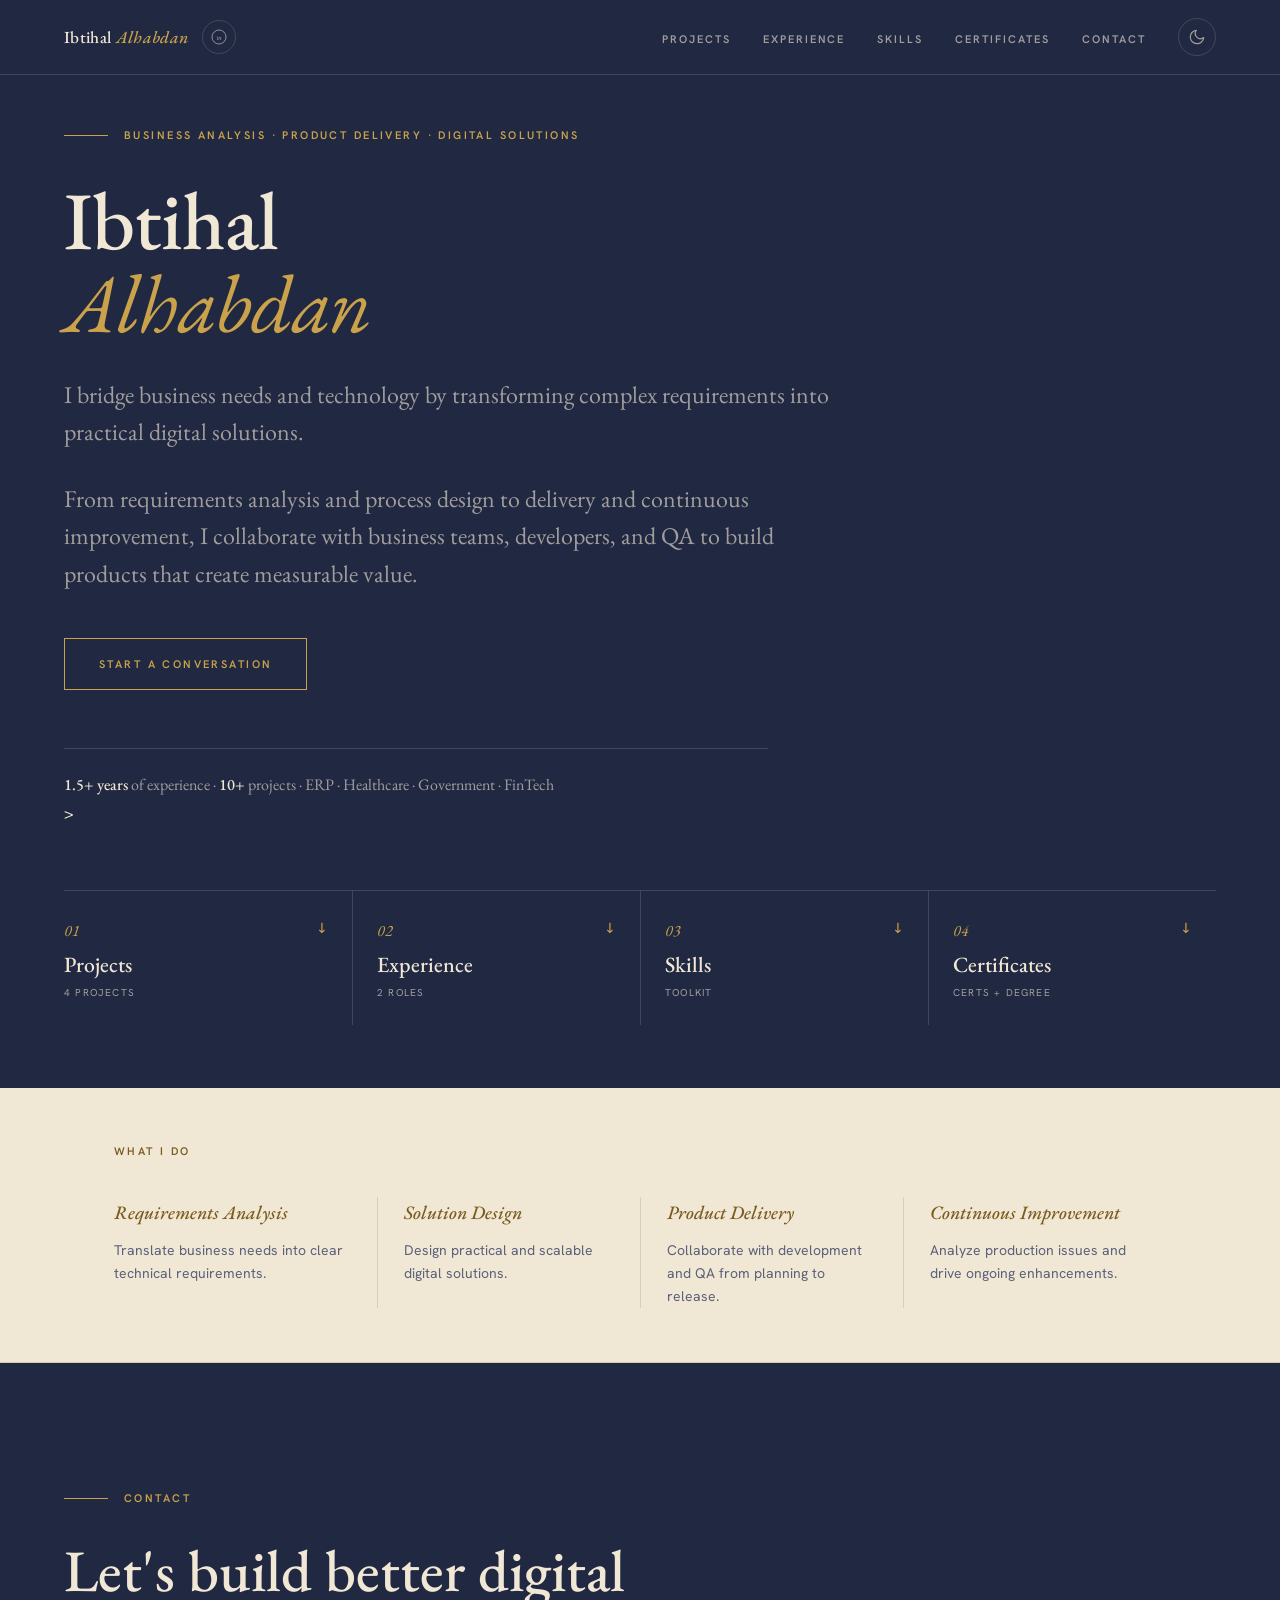
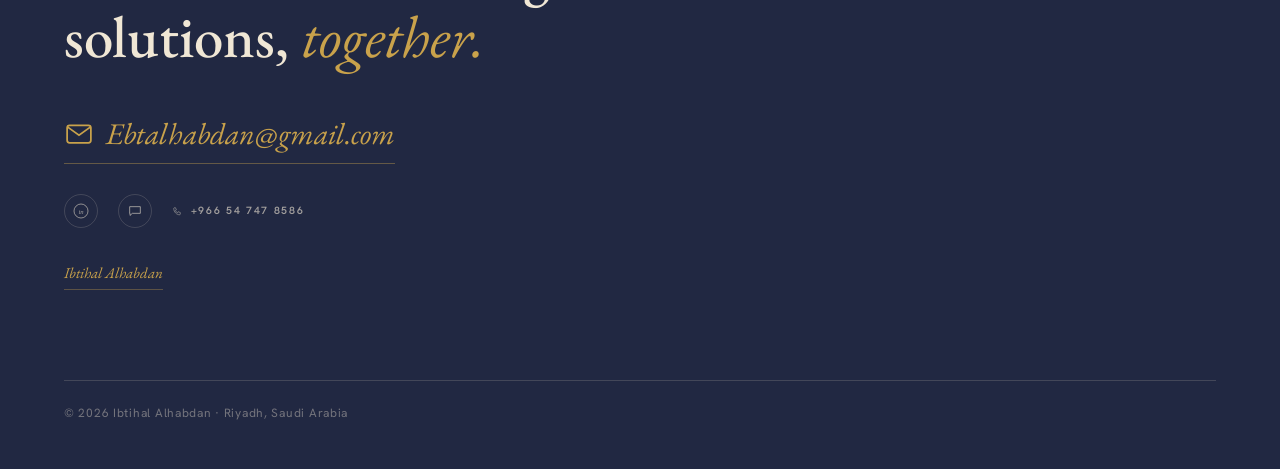
==== commit a5936a97: "Update index.html" ====
--- a/index.html
+++ b/index.html
@@ -57,7 +57,7 @@
       <div class="hero-cta">
         <a class="btn" href="contact.html">Start a conversation</a>
       </div>
-      <p class="hero-colophon"><b>2+ years</b> of experience · <b>10+</b> projects · ERP · Healthcare · Government · FinTech</p>
+      <p class="hero-colophon"><b>1.5+ years</b> of experience · <b>10+</b> projects · ERP · Healthcare · Government · FinTech</p>>
     </div>
     <div class="cover-menu" role="navigation" aria-label="Sections">
       <div class="cover-grid">
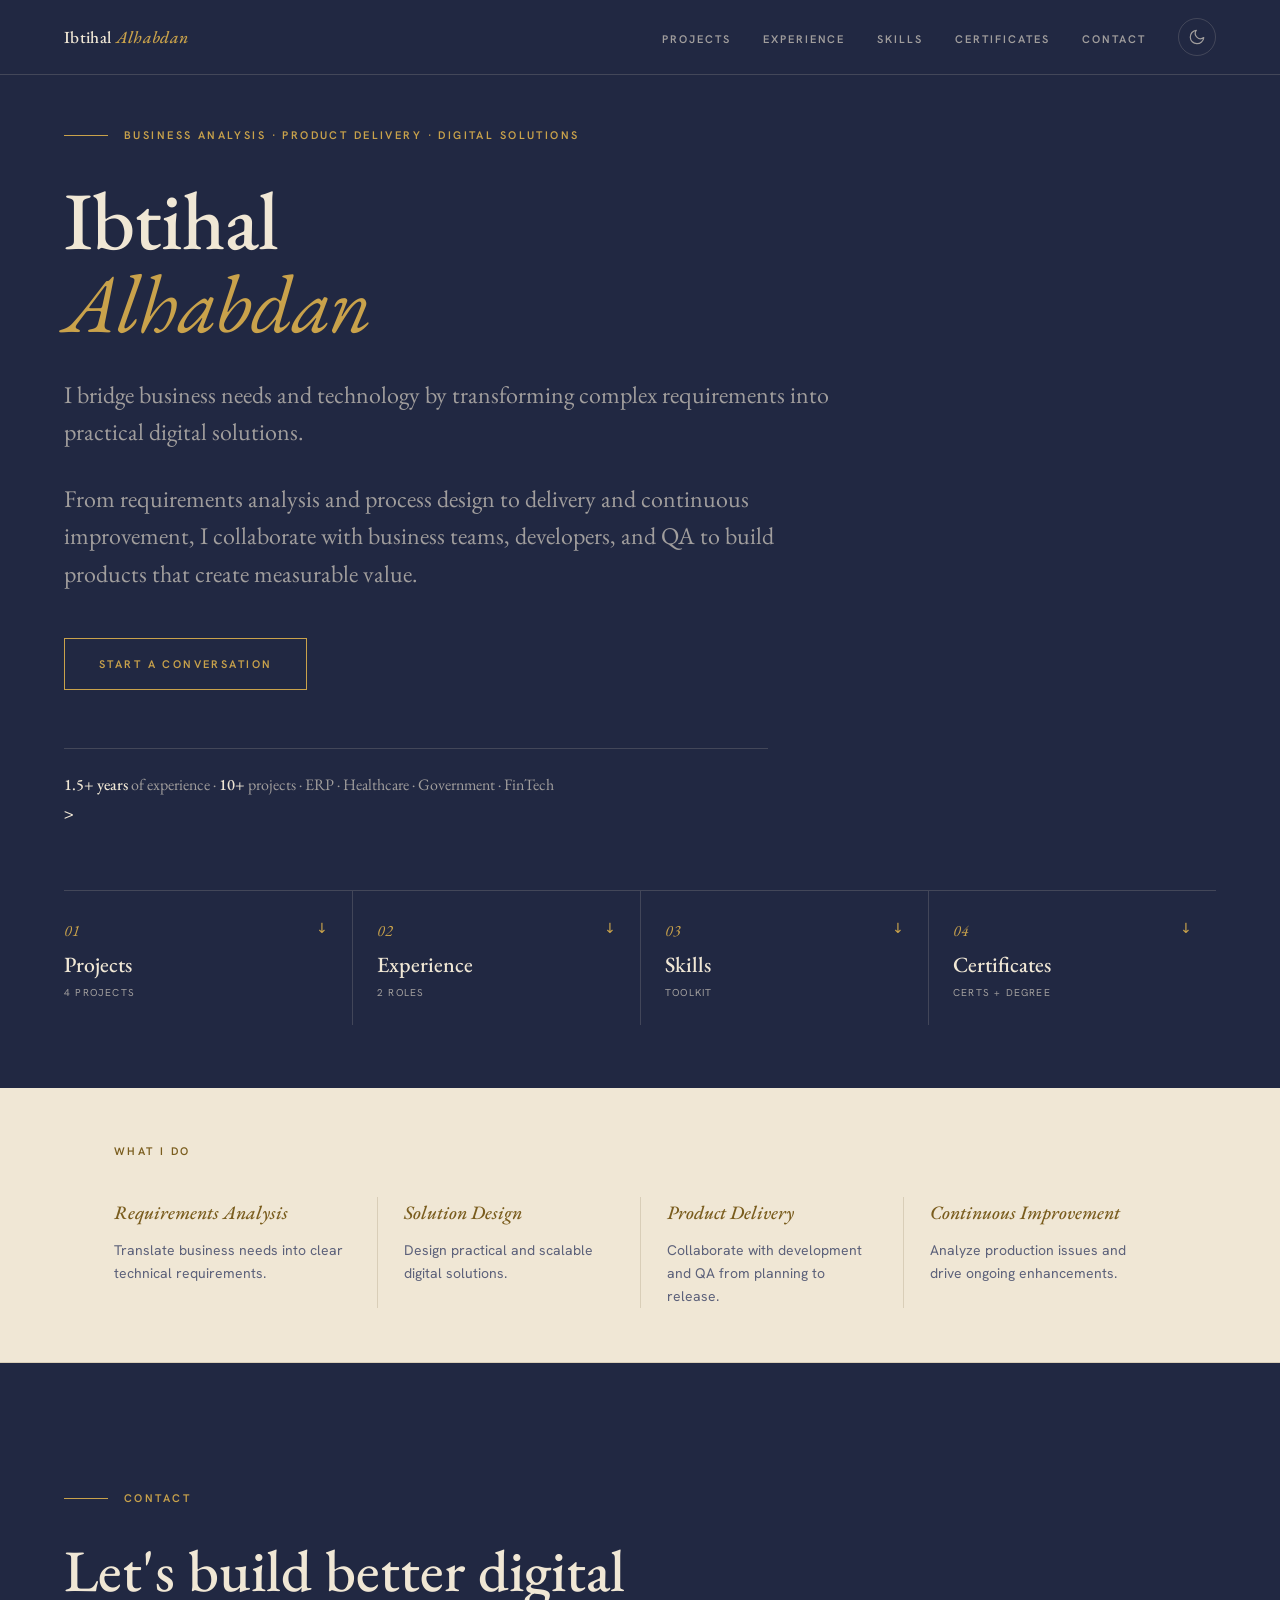
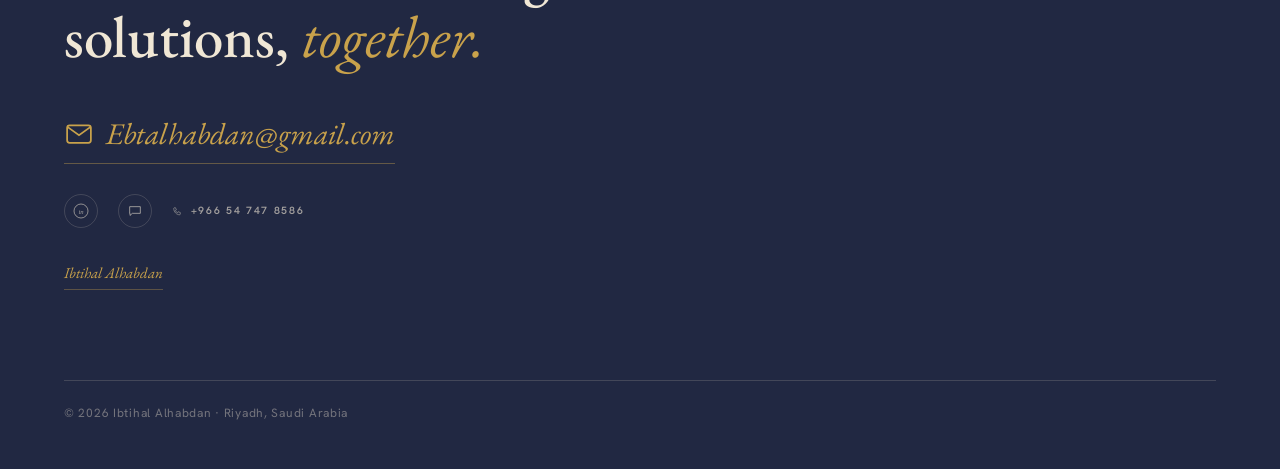
==== commit 53f4ba1f: "Update index.html" ====
--- a/index.html
+++ b/index.html
@@ -29,9 +29,6 @@
 <nav>
   <div class="nav-brand">
     <a class="nav-name" href="#top">Ibtihal <em>Alhabdan</em></a>
-    <a class="social-btn" href="https://www.linkedin.com/in/ibtihal-alhabdan-ecba-b42458311" target="_blank" rel="noopener" aria-label="LinkedIn">
-      <svg viewBox="0 0 24 24" xmlns="http://www.w3.org/2000/svg" aria-hidden="true"><circle cx="12" cy="12" r="10.5" fill="none" stroke="currentColor" stroke-width="1.3"/><text x="12" y="16" font-family="Georgia, serif" font-style="italic" font-size="10" fill="currentColor" text-anchor="middle">in</text></svg>
-    </a>
   </div>
   <div class="nav-right">
     <ul class="nav-links">
